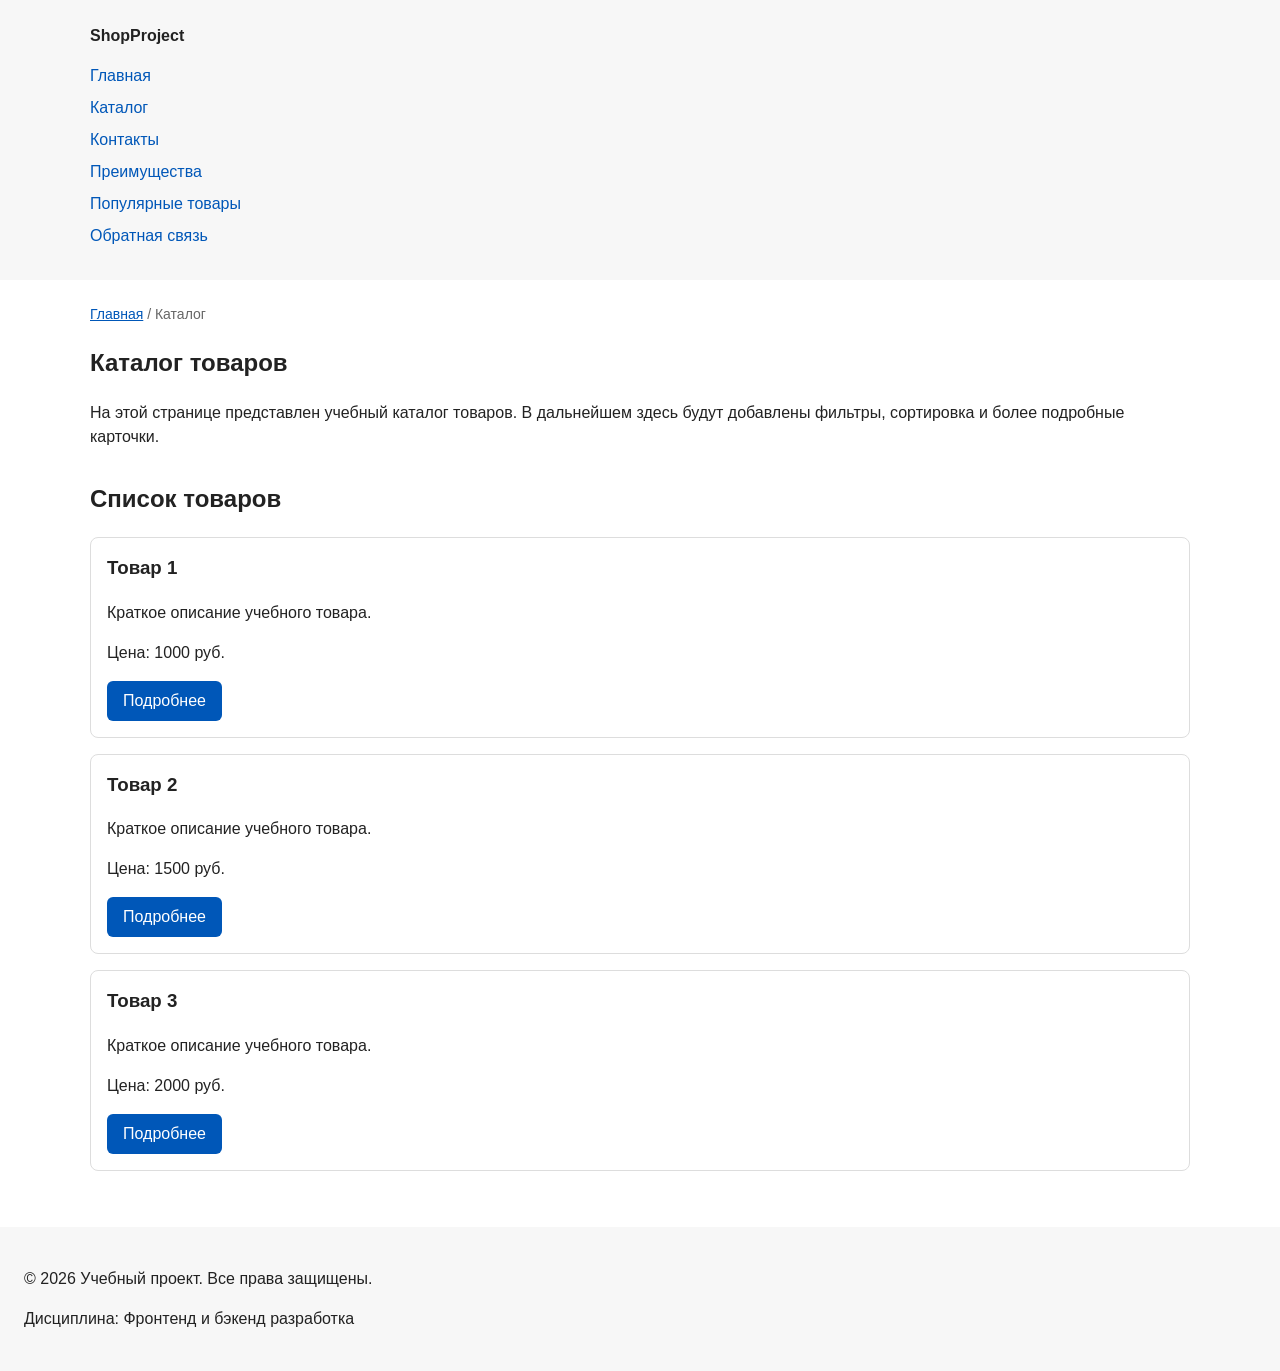
==== catalog.html @ f0110600 "feat: add multi-page structure navigation and anchors" ====
<!DOCTYPE html>
<html lang="ru">
<head>
  <meta charset="UTF-8">
  <meta name="viewport" content="width=device-width, initial-scale=1.0">
  <meta name="description" content="Каталог товаров учебного интернет-магазина.">
  <title>Каталог товаров — Учебный интернет-магазин</title>
  <link rel="stylesheet" href="css/style.css">
  <meta property="og:type" content="website">
  <meta property="og:title" content="Учебный интернет-магазин">
  <meta property="og:description" content="Учебный frontend-проект интернет-магазина.">
  <meta property="og:image" content="https://Flash-Anaks.github.io/kr1-html-css-shop/images/preview.jpg">
</head>
<body>
  <header>
    <div class="site-header">
      <a class="site-logo" href="index.html">ShopProject</a>

      <nav class="site-nav" aria-label="Основная навигация">
        <ul class="site-nav__list">
          <li><a href="index.html">Главная</a></li>
          <li><a href="catalog.html">Каталог</a></li>
          <li><a href="contacts.html">Контакты</a></li>
          <li><a href="index.html#advantages">Преимущества</a></li>
          <li><a href="index.html#popular">Популярные товары</a></li>
          <li><a href="index.html#contacts">Обратная связь</a></li>
        </ul>
      </nav>
    </div>
  </header>

  <main>
    <nav class="breadcrumbs" aria-label="Хлебные крошки">
      <a href="index.html">Главная</a>
      <span>Каталог</span>
    </nav>

    <section class="section">
      <h1>Каталог товаров</h1>
      <p>
        На этой странице представлен учебный каталог товаров.
        В дальнейшем здесь будут добавлены фильтры, сортировка и более
        подробные карточки.
      </p>
    </section>

    <section class="section">
      <h2>Список товаров</h2>

      <article class="product-card">
        <h3>Товар 1</h3>
        <p>Краткое описание учебного товара.</p>
        <p>Цена: 1000 руб.</p>
        <a class="button" href="index.html#popular">Подробнее</a>
      </article>

      <article class="product-card">
        <h3>Товар 2</h3>
        <p>Краткое описание учебного товара.</p>
        <p>Цена: 1500 руб.</p>
        <a class="button" href="index.html#popular">Подробнее</a>
      </article>

      <article class="product-card">
        <h3>Товар 3</h3>
        <p>Краткое описание учебного товара.</p>
        <p>Цена: 2000 руб.</p>
        <a class="button" href="index.html#popular">Подробнее</a>
      </article>
    </section>
  </main>

  <footer>
    <p>&copy; 2026 Учебный проект. Все права защищены.</p>
    <p>Дисциплина: Фронтенд и бэкенд разработка</p>
  </footer>
</body>
</html>
---- css/style.css ----
/* ===============================
   1. Переменные проекта
   =============================== */

:root {
  /* Основные цвета проекта */
  --color-bg: #ffffff;
  --color-text: #222222;
  --color-muted: #666666;
  --color-primary: #0057b8;
  --color-primary-dark: #003f86;
  --color-border: #dddddd;
  --color-surface: #f7f7f7;
  --color-surface-accent: #eef5ff;
  --color-danger: #b00020;
  --color-success: #168a2f;
  --color-success-bg: #eefaf0;
  --color-white: #ffffff;

  /* Отступы */
  --space-xs: 4px;
  --space-sm: 8px;
  --space-md: 16px;
  --space-lg: 24px;
  --space-xl: 32px;

  /* Скругления */
  --radius-sm: 6px;
  --radius-md: 8px;
  --radius-lg: 12px;

  /* Размеры */
  --container-width: 1100px;
}

/* ===============================
   2. Базовые стили
   =============================== */

html {
  scroll-behavior: smooth;
}

/* 
  Универсальное правило для всех элементов.
  border-box делает расчёт размеров более понятным:
  width включает content, padding и border.
*/
* {
  box-sizing: border-box;
}

/*
  Убираем стандартный внешний отступ браузера у body.
  Без этого вокруг страницы может появиться белая рамка.
*/
body {
  margin: 0;
  font-family: Arial, sans-serif;
  line-height: 1.5;
  color: var(--color-text);
  background-color: var(--color-bg);
}

/*
  Задаём внутренние отступы для основных областей страницы.
  Это делает содержимое визуально отделённым от краёв окна браузера.
*/
header,
main,
footer {
  padding: var(--space-lg);
}

/*
  Оформляем шапку страницы.
  Пока используется простой светло-серый фон.
*/
header {
  background-color: var(--color-surface);
}

/*
  Оформляем подвал страницы тем же фоном,
  чтобы визуально отделить его от основного содержимого.
*/
footer {
  background-color: var(--color-surface);
}

/*
  Ограничиваем ширину содержимого шапки,
  чтобы оно не растягивалось слишком сильно на широких экранах.
*/
.site-header {
  max-width: 1100px;
  margin: 0 auto;
}

/*
  Оформляем текстовый логотип.
*/
.site-logo {
  font-weight: bold;
  text-decoration: none;
  color: #222222;
}

/*
  Убираем стандартные отступы и маркеры списка навигации.
*/
.site-nav__list {
  padding: 0;
  margin: 16px 0 0;
  list-style: none;
}

/*
  Добавляем расстояние между пунктами меню.
*/
.site-nav__list li {
  margin-bottom: 8px;
}

/*
  Оформляем ссылки меню.
*/
.site-nav__list a {
  color: #0057b8;
  text-decoration: none;
}

/*
  При наведении мыши подчёркиваем ссылку.
  Подробно состояния интерфейса будут рассмотрены в практической работе 1.7.
*/
.site-nav__list a:hover {
  text-decoration: underline;
}

:target {
  outline: 2px dashed var(--color-primary);
  outline-offset: 4px;
}

/* ===============================
   3. Общие элементы интерфейса
   =============================== */

a {
  color: var(--color-primary);
}

/* a:hover {
  color: var(--color-primary-dark);
} */

a:focus-visible {
  outline: 2px solid var(--color-primary);
  outline-offset: 3px;
}

/*
  Пока это обычная ссылка, но визуально она оформляется как кнопка.
*/
.button {
  display: inline-block;
  padding: var(--space-sm) var(--space-md);
  color: var(--color-white);
  background-color: var(--color-primary);
  text-decoration: none;
  border: none;
  border-radius: var(--radius-sm);
  cursor: pointer;
}


/*
  Простое состояние наведения для кнопки.
*/
.button:hover {
  background-color: var(--color-primary-dark);
}

.button:focus-visible {
  outline: 2px solid var(--color-primary);
  outline-offset: 3px;
}

.button:disabled {
  opacity: 0.6;
  cursor: not-allowed;
}

/* ===============================
   4. Компоненты страницы
   =============================== */

/*
  Hero-блок — первый крупный блок страницы.
  Он визуально отделяется от остальных разделов фоном и отступами.
*/
.hero {
  max-width: var(--container-width);
  margin: 0 auto var(--space-xl);
  padding: var(--space-xl) var(--space-lg);
  background-color: var(--color-surface-accent);
  border-radius: var(--radius-lg);
}

/*
  Общий класс для разделов страницы.
*/
.section {
  max-width: var(--container-width);
  margin: 0 auto var(--space-xl);
}

/*
  Убираем лишний верхний отступ у заголовков разделов.
*/
.section h2 {
  margin-top: 0;
}

/*
  Карточка товара — самостоятельный блок.
  На следующих занятиях карточки будут доработаны и выстроены в сетку.
*/
.product-card {
  margin-bottom: var(--space-md);
  padding: var(--space-md);
  border: 1px solid var(--color-border);
  border-radius: var(--radius-md);
  background-color: var(--color-bg);
}

.product-card:hover {
  border-color: var(--color-primary);
}

/*
  Убираем лишний верхний отступ у заголовка карточки.
*/
.product-card h3 {
  margin-top: 0;
}

/*
  Дополнительный информационный блок.
*/
.aside-info {
  max-width: var(--container-width);
  margin: 0 auto var(--space-xl);
  padding: var(--space-md);
  border-left: 4px solid var(--color-primary);
  background-color: var(--color-surface);
}

.breadcrumbs {
  max-width: var(--container-width);
  margin: 0 auto var(--space-md);
  font-size: 14px;
  color: var(--color-muted);
}

.breadcrumbs a {
  color: var(--color-primary);
}

.breadcrumbs span::before {
  content: " / ";
  color: var(--color-muted);
}


/* ===============================
   5. Форма и модальное окно
   =============================== */

/*
  Модальное окно.
  Элемент dialog сам умеет открываться поверх страницы.
*/
.order-dialog {
  width: min(100% - 32px, 560px);
  padding: var(--space-lg);
  border: none;
  border-radius: var(--radius-lg);
}

/*
  Затемнение фона за модальным окном.
*/
.order-dialog {
  width: min(100% - 32px, 560px);
  padding: var(--space-lg);
  border: none;
  border-radius: var(--radius-lg);
}

/*
  Поле формы.
  Каждый блок получает нижний отступ.
*/
.form-field {
  margin-bottom: var(--space-md);
}

/*
  Подпись поля.
*/
.form-field label {
  display: block;
  margin-bottom: var(--space-xs);
}

/*
  Основные поля формы.
*/
.form-field input,
.form-field select,
.form-field textarea {
  width: 100%;
  padding: 10px 12px;
  border: 1px solid var(--color-border);
  border-radius: var(--radius-sm);
  font: inherit;
}

/*
  Checkbox не должен занимать всю ширину.
*/
.form-field input[type="checkbox"] {
  width: auto;
}

/*
  Подсказка под полем телефона.
*/
.form-field small {
  display: block;
  margin-top: var(--space-xs);
  color: var(--color-muted);
}

.form-field input:hover,
.form-field select:hover,
.form-field textarea:hover {
  border-color: var(--color-primary);
}

/*
  Видимый фокус для клавиатурной навигации.
*/
.form-field input:focus-visible,
.form-field select:focus-visible,
.form-field textarea:focus-visible,
.form-actions button:focus-visible {
  outline: 2px solid var(--color-primary);
  outline-offset: 3px;
}

/*
  Подсветка ошибочных полей.
  Атрибут aria-invalid будет добавляться через JavaScript.
*/
[aria-invalid="true"] {
  border-color: var(--color-danger);
}

/*
  Кнопки формы.
*/
.form-actions {
  display: flex;
  gap: 12px;
  margin-top: 20px;
}

/*
  Сообщение об успешной отправке.
*/
.success-message {
  max-width: var(--container-width);
  margin: var(--space-lg) auto;
  padding: var(--space-md);
  border-left: 4px solid var(--color-success);
  background-color: var(--color-success-bg);
}
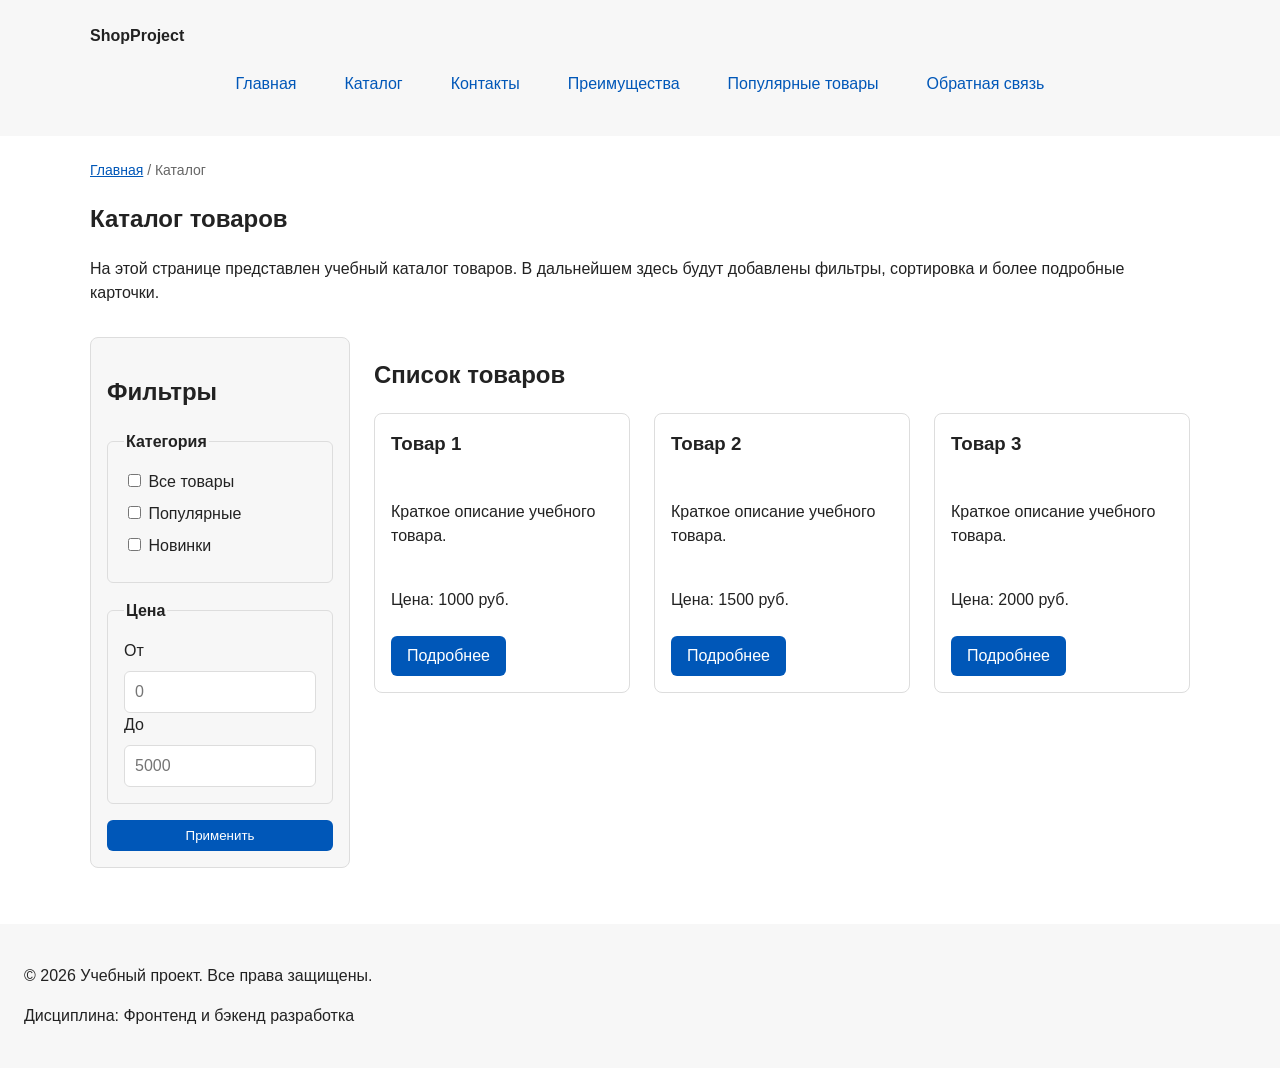
==== commit f3b48505: "feat: add flex navigation and grid catalog layout" ====
--- a/catalog.html
+++ b/catalog.html
@@ -44,29 +44,70 @@
       </p>
     </section>
 
-    <section class="section">
-      <h2>Список товаров</h2>
+    <section class="catalog-layout">
+      <aside class="catalog-filters">
+        <h2>Фильтры</h2>
 
-      <article class="product-card">
-        <h3>Товар 1</h3>
-        <p>Краткое описание учебного товара.</p>
-        <p>Цена: 1000 руб.</p>
-        <a class="button" href="index.html#popular">Подробнее</a>
-      </article>
+        <form class="filters-form" action="#" method="get">
+          <fieldset>
+            <legend>Категория</legend>
 
-      <article class="product-card">
-        <h3>Товар 2</h3>
-        <p>Краткое описание учебного товара.</p>
-        <p>Цена: 1500 руб.</p>
-        <a class="button" href="index.html#popular">Подробнее</a>
-      </article>
+            <label>
+              <input type="checkbox" name="category" value="all">
+              Все товары
+            </label>
 
-      <article class="product-card">
-        <h3>Товар 3</h3>
-        <p>Краткое описание учебного товара.</p>
-        <p>Цена: 2000 руб.</p>
-        <a class="button" href="index.html#popular">Подробнее</a>
-      </article>
+            <label>
+              <input type="checkbox" name="category" value="popular">
+              Популярные
+            </label>
+
+            <label>
+              <input type="checkbox" name="category" value="new">
+              Новинки
+            </label>
+          </fieldset>
+
+          <fieldset>
+            <legend>Цена</legend>
+
+            <label for="price-from">От</label>
+            <input id="price-from" name="price-from" type="number" min="0" placeholder="0">
+
+            <label for="price-to">До</label>
+            <input id="price-to" name="price-to" type="number" min="0" placeholder="5000">
+          </fieldset>
+
+          <button class="button" type="submit">Применить</button>
+        </form>
+      </aside>
+
+      <section class="catalog-products">
+        <h2>Список товаров</h2>
+
+        <div class="products-grid">
+          <article class="product-card">
+            <h3>Товар 1</h3>
+            <p>Краткое описание учебного товара.</p>
+            <p>Цена: 1000 руб.</p>
+            <a class="button" href="index.html#popular">Подробнее</a>
+          </article>
+
+          <article class="product-card">
+            <h3>Товар 2</h3>
+            <p>Краткое описание учебного товара.</p>
+            <p>Цена: 1500 руб.</p>
+            <a class="button" href="index.html#popular">Подробнее</a>
+          </article>
+
+          <article class="product-card">
+            <h3>Товар 3</h3>
+            <p>Краткое описание учебного товара.</p>
+            <p>Цена: 2000 руб.</p>
+            <a class="button" href="index.html#popular">Подробнее</a>
+          </article>
+        </div>
+      </section>
     </section>
   </main>
 
--- a/css/style.css
+++ b/css/style.css
@@ -110,8 +110,13 @@
   Убираем стандартные отступы и маркеры списка навигации.
 */
 .site-nav__list {
+  display: flex;
+  flex-wrap: wrap;
+  justify-content: center;
+  align-items: center;
+  gap: var(--space-md);
   padding: 0;
-  margin: 16px 0 0;
+  margin: var(--space-md) 0 0;
   list-style: none;
 }
 
@@ -126,8 +131,11 @@
   Оформляем ссылки меню.
 */
 .site-nav__list a {
-  color: #0057b8;
+  display: inline-block;
+  padding: var(--space-sm) var(--space-md);
+  color: var(--color-primary);
   text-decoration: none;
+  border-radius: var(--radius-sm);
 }
 
 /*
@@ -135,7 +143,8 @@
   Подробно состояния интерфейса будут рассмотрены в практической работе 1.7.
 */
 .site-nav__list a:hover {
-  text-decoration: underline;
+  color: var(--color-white);
+  background-color: var(--color-primary);
 }
 
 :target {
@@ -223,16 +232,80 @@
   margin-top: 0;
 }
 
+.catalog-layout {
+  max-width: var(--container-width);
+  margin: 0 auto var(--space-xl);
+  display: grid;
+  grid-template-columns: 260px 1fr;
+  grid-template-areas: "filters products";
+  gap: var(--space-lg);
+}
+
+.catalog-filters {
+  grid-area: filters;
+  padding: var(--space-md);
+  border: 1px solid var(--color-border);
+  border-radius: var(--radius-md);
+  background-color: var(--color-surface);
+}
+
+.filters-form {
+  display: grid;
+  gap: var(--space-md);
+}
+
+.filters-form fieldset {
+  margin: 0;
+  padding: var(--space-md);
+  border: 1px solid var(--color-border);
+  border-radius: var(--radius-sm);
+}
+
+.filters-form legend {
+  font-weight: 700;
+}
+
+.filters-form label {
+  display: block;
+  margin-bottom: var(--space-sm);
+}
+
+.filters-form input[type="number"] {
+  width: 100%;
+  padding: 8px 10px;
+  border: 1px solid var(--color-border);
+  border-radius: var(--radius-sm);
+  font: inherit;
+}
+
+.catalog-products {
+  grid-area: products;
+}
+
+.products-grid {
+  display: grid;
+  grid-template-columns: repeat(3, 1fr);
+  gap: var(--space-lg);
+}
+
 /*
   Карточка товара — самостоятельный блок.
   На следующих занятиях карточки будут доработаны и выстроены в сетку.
 */
 .product-card {
-  margin-bottom: var(--space-md);
+  display: flex;
+  flex-direction: column;
+  gap: var(--space-sm);
+  margin-bottom: 0;
   padding: var(--space-md);
   border: 1px solid var(--color-border);
   border-radius: var(--radius-md);
   background-color: var(--color-bg);
+}
+
+.product-card .button {
+  margin-top: auto;
+  align-self: flex-start;
 }
 
 .product-card:hover {
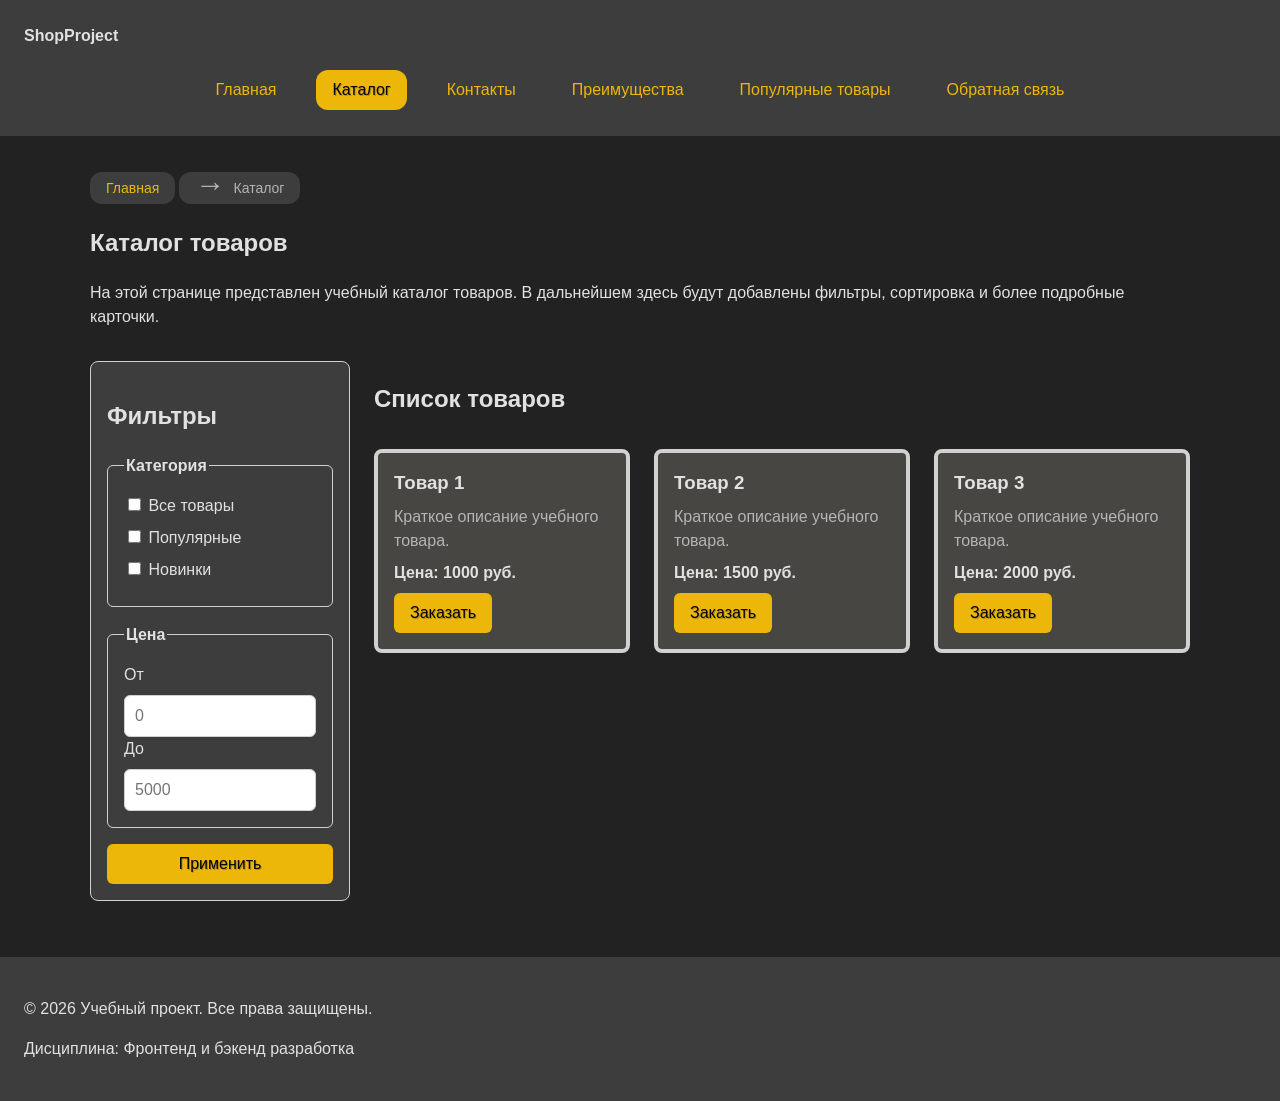
==== commit 1f1659a2: "Redesign style.css" ====
--- a/catalog.html
+++ b/catalog.html
@@ -6,24 +6,49 @@
   <meta name="description" content="Каталог товаров учебного интернет-магазина.">
   <title>Каталог товаров — Учебный интернет-магазин</title>
   <link rel="stylesheet" href="css/style.css">
+  <script src="js/main.js" defer></script>
   <meta property="og:type" content="website">
   <meta property="og:title" content="Учебный интернет-магазин">
   <meta property="og:description" content="Учебный frontend-проект интернет-магазина.">
-  <meta property="og:image" content="https://Flash-Anaks.github.io/kr1-html-css-shop/images/preview.jpg">
+  <meta property="og:image" content="https://Flash-Anaks.github.io/kr1-html-css-shop/images/preview.png">
 </head>
 <body>
   <header>
     <div class="site-header">
-      <a class="site-logo" href="index.html">ShopProject</a>
+      <a class="site-header__logo" href="index.html">ShopProject</a>
 
       <nav class="site-nav" aria-label="Основная навигация">
         <ul class="site-nav__list">
-          <li><a href="index.html">Главная</a></li>
-          <li><a href="catalog.html">Каталог</a></li>
-          <li><a href="contacts.html">Контакты</a></li>
-          <li><a href="index.html#advantages">Преимущества</a></li>
-          <li><a href="index.html#popular">Популярные товары</a></li>
-          <li><a href="index.html#contacts">Обратная связь</a></li>
+          <li class="site-nav__item">
+            <a class="site-nav__link"  href="index.html">
+              Главная
+            </a>
+          </li>
+          <li class="site-nav__item">
+            <a class="site-nav__link site-nav__link--active" href="catalog.html">
+              Каталог
+            </a>
+          </li>
+          <li class="site-nav__item">
+            <a class="site-nav__link" href="contacts.html">
+              Контакты
+            </a>
+          </li>
+          <li class="site-nav__item">
+            <a class="site-nav__link" href="index.html#advantages">
+              Преимущества
+            </a>
+          </li>
+          <li class="site-nav__item">
+            <a class="site-nav__link" href="index.html#popular">
+              Популярные товары
+            </a>
+          </li>
+          <li class="site-nav__item">
+            <a class="site-nav__link" href="index.html#contacts">
+              Обратная связь
+            </a>
+          </li>
         </ul>
       </nav>
     </div>
@@ -31,8 +56,8 @@
 
   <main>
     <nav class="breadcrumbs" aria-label="Хлебные крошки">
-      <a href="index.html">Главная</a>
-      <span>Каталог</span>
+      <a class="breadcrumbs__link" href="index.html">Главная</a>
+      <span class="breadcrumbs__current">Каталог</span>
     </nav>
 
     <section class="section">
@@ -86,25 +111,40 @@
         <h2>Список товаров</h2>
 
         <div class="products-grid">
+          <article class="product-card product-card">
+            <h3 class="product-card__title">Товар 1</h3>
+            <p class="product-card__description">Краткое описание учебного товара.</p>
+            <p class="product-card__price">Цена: 1000 руб.</p>
+            <button 
+              class="button product-card__button" 
+              type="button" 
+              data-product="Товар 1">
+              Заказать
+            </button>
+          </article>
+
           <article class="product-card">
-            <h3>Товар 1</h3>
-            <p>Краткое описание учебного товара.</p>
-            <p>Цена: 1000 руб.</p>
-            <a class="button" href="index.html#popular">Подробнее</a>
+            <h3 class="product-card__title">Товар 2</h3>
+            <p class="product-card__description">Краткое описание учебного товара.</p>
+            <p class="product-card__price">Цена: 1500 руб.</p>
+            <button 
+              class="button product-card__button" 
+              type="button" 
+              data-product="Товар 1">
+              Заказать
+            </button>
           </article>
 
           <article class="product-card">
-            <h3>Товар 2</h3>
-            <p>Краткое описание учебного товара.</p>
-            <p>Цена: 1500 руб.</p>
-            <a class="button" href="index.html#popular">Подробнее</a>
-          </article>
-
-          <article class="product-card">
-            <h3>Товар 3</h3>
-            <p>Краткое описание учебного товара.</p>
-            <p>Цена: 2000 руб.</p>
-            <a class="button" href="index.html#popular">Подробнее</a>
+            <h3 class="product-card__title">Товар 3</h3>
+            <p class="product-card__description">Краткое описание учебного товара.</p>
+            <p class="product-card__price">Цена: 2000 руб.</p>
+            <button 
+              class="button product-card__button" 
+              type="button" 
+              data-product="Товар 1">
+              Заказать
+            </button>
           </article>
         </div>
       </section>
@@ -115,5 +155,112 @@
     <p>&copy; 2026 Учебный проект. Все права защищены.</p>
     <p>Дисциплина: Фронтенд и бэкенд разработка</p>
   </footer>
+  <dialog class="order-dialog" id="order-dialog" aria-labelledby="order-dialog-title">
+    <h2 class="order-dialog__title" id="order-dialog-title">Оформление заявки</h2>
+
+    <form class="order-form" id="order-form" action="#" method="post" novalidate>
+
+      <div class="order-form__field">
+        <label class="order-form__label" for="order-name">Имя</label>
+        <input
+          class="order-form__input"
+          id="order-name"
+          name="name"
+          type="text"
+          placeholder="Введите ваше имя"
+          minlength="2"
+          autocomplete="given-name"
+          required
+        >
+      </div>
+
+      <div class="order-form__field">
+        <label class="order-form__label" for="order-email">E-mail</label>
+        <input
+          class="order-form__input"
+          id="order-email"
+          name="email"
+          type="email"
+          placeholder="example@mail.ru"
+          autocomplete="email"
+          required
+        >
+      </div>
+
+      <div class="order-form__field">
+        <label class="order-form__label" for="order-phone">Телефон</label>
+        <input
+          class="order-form__input"
+          id="order-phone"
+          name="phone"
+          type="tel"
+          inputmode="tel"
+          placeholder="+7 (900) 000-00-00"
+          pattern="^\+7 \(\d{3}\) \d{3}-\d{2}-\d{2}$"
+          required
+        >
+        <small>Формат: +7 (900) 000-00-00</small>
+      </div>
+
+      <div class="order-form__field">
+        <label class="order-form__label" for="order-date">Дата связи</label>
+        <input
+          class="order-form__input"
+          id="order-date"
+          name="date"
+          type="date"
+        >
+      </div>
+
+      <div class="order-form__field">
+        <label class="order-form__label" for="order-topic">Тема заявки</label>
+        <select class="order-form__select" id="order-topic" name="topic" required>
+          <option value="">Выберите тему</option>
+          <option value="product">Заказ товара</option>
+          <option value="consultation">Консультация</option>
+          <option value="delivery">Доставка</option>
+        </select>
+      </div>
+
+      <div class="order-form__field">
+        <label class="order-form__label" for="order-comment">
+          Комментарий
+        </label>
+        <textarea
+          class="order-form__textarea"
+          id="order-comment"
+          name="comment"
+          rows="4"
+          placeholder="Укажите дополнительную информацию"
+        ></textarea>
+      </div>
+
+      <div class="order-form__field order-form__field--checkbox">
+        <label class="order-form__checkbox-label">
+          <input
+            class="order-form__checkbox"
+            id="order-agreement"
+            name="agreement"
+            type="checkbox"
+            required
+          >
+          Я согласен на обработку данных
+        </label>
+      </div>
+
+      <div class="order-form__actions">
+        <button class="button button--secondary" type="button" id="close-order-dialog">
+          Закрыть
+        </button>
+        <button class="button button--primary" type="submit">
+          Отправить заявку
+        </button>
+      </div>
+    </form>
+  </dialog>
+
+  <p class="success-message" id="success-message" hidden>
+    Форма успешно отправлена!
+  </p>
 </body>
 </html>
--- a/css/style.css
+++ b/css/style.css
@@ -4,14 +4,15 @@
 
 :root {
   /* Основные цвета проекта */
-  --color-bg: #ffffff;
-  --color-text: #222222;
-  --color-muted: #666666;
-  --color-primary: #0057b8;
-  --color-primary-dark: #003f86;
-  --color-border: #dddddd;
-  --color-surface: #f7f7f7;
-  --color-surface-accent: #eef5ff;
+  --color-bg: #222222;
+  --color-text: #e1e1e1;
+  --color-text-active: #000000;
+  --color-muted: #b6b4b4;
+  --color-primary: #ecb708;
+  --color-primary-dark: #b4891c;
+  --color-border: #d1d1d1;
+  --color-surface: #3e3d3d;
+  --color-surface-accent: #484642;
   --color-danger: #b00020;
   --color-success: #168a2f;
   --color-success-bg: #eefaf0;
@@ -88,22 +89,34 @@
   background-color: var(--color-surface);
 }
 
+li {
+  width: fit-content;
+  background-color: var(--color-surface);
+  padding: 2px 4px;
+  margin-top: 4px;
+  border-radius: var(--radius-md);
+}
 /*
   Ограничиваем ширину содержимого шапки,
   чтобы оно не растягивалось слишком сильно на широких экранах.
 */
 .site-header {
-  max-width: 1100px;
+  background-color: var(--color-surface);
+}
+
+.site-header__inner {
+  max-width: var(--container-width);
   margin: 0 auto;
+  padding: var(--space-lg);
 }
 
 /*
   Оформляем текстовый логотип.
 */
-.site-logo {
-  font-weight: bold;
+.site-header__logo {
+  font-weight: 700;
+  color: var(--color-text);
   text-decoration: none;
-  color: #222222;
 }
 
 /*
@@ -123,32 +136,34 @@
 /*
   Добавляем расстояние между пунктами меню.
 */
-.site-nav__list li {
-  margin-bottom: 8px;
-}
-
-/*
-  Оформляем ссылки меню.
-*/
-.site-nav__list a {
+.site-nav__link {
   display: inline-block;
   padding: var(--space-sm) var(--space-md);
   color: var(--color-primary);
   text-decoration: none;
-  border-radius: var(--radius-sm);
-}
-
-/*
-  При наведении мыши подчёркиваем ссылку.
-  Подробно состояния интерфейса будут рассмотрены в практической работе 1.7.
-*/
-.site-nav__list a:hover {
-  color: var(--color-white);
+  border-radius: var(--radius-lg);
+}
+
+.site-nav__link:hover {
+  color: var(--color-text-active);
+  text-shadow: 1px 1px 0 var(--color-primary-dark);
   background-color: var(--color-primary);
 }
 
+.site-nav__link:focus-visible {
+  outline: 2px solid var(--color-primary);
+  text-shadow: 1px 1px 0 var(--color-primary-dark);
+  outline-offset: 3px;
+}
+
+.site-nav__link--active {
+  color: var(--color-text-active);
+  text-shadow: 1px 1px 0 var(--color-primary-dark);
+  background-color: var(--color-primary);
+}
+
 :target {
-  outline: 2px dashed var(--color-primary);
+  outline: 5px dotted var(--color-primary);
   outline-offset: 4px;
 }
 
@@ -175,14 +190,14 @@
 .button {
   display: inline-block;
   padding: var(--space-sm) var(--space-md);
-  color: var(--color-white);
+  color: var(--color-text-active);
   background-color: var(--color-primary);
   text-decoration: none;
   border: none;
   border-radius: var(--radius-sm);
   cursor: pointer;
-}
-
+  text-shadow: 1px 1px 0 var(--color-primary-dark);
+}
 
 /*
   Простое состояние наведения для кнопки.
@@ -293,23 +308,47 @@
   На следующих занятиях карточки будут доработаны и выстроены в сетку.
 */
 .product-card {
+  margin-top: 12px;
   display: flex;
   flex-direction: column;
   gap: var(--space-sm);
   margin-bottom: 0;
   padding: var(--space-md);
-  border: 1px solid var(--color-border);
+  border: 4px solid var(--color-border);
   border-radius: var(--radius-md);
-  background-color: var(--color-bg);
-}
-
-.product-card .button {
+  background-color: var(--color-surface-accent);
+}
+
+.product-card:hover {
+  border-color: var(--color-primary);
+}
+
+.product-card--discount {
+  border-color: var(--color-danger);
+}
+
+.product-card__title {
+  margin: 0;
+  color: var(--color-text);
+}
+
+.product-card__description {
+  margin: 0;
+  color: var(--color-muted);
+}
+
+.product-card__price {
+  margin: 0;
+  font-weight: 700;
+}
+
+.product-card--discount .product-card__price {
+  color: var(--color-danger);
+}
+
+.product-card__button {
   margin-top: auto;
   align-self: flex-start;
-}
-
-.product-card:hover {
-  border-color: var(--color-primary);
 }
 
 /*
@@ -337,15 +376,27 @@
   color: var(--color-muted);
 }
 
-.breadcrumbs a {
+.breadcrumbs__link {
   color: var(--color-primary);
-}
-
-.breadcrumbs span::before {
-  content: " / ";
+  background-color: var(--color-surface);
+  text-decoration: none;
+  border-radius: var(--radius-lg);
+  padding: var(--space-sm) var(--space-md);
+}
+
+.breadcrumbs__current{
+  background-color: var(--color-surface);
+  border-radius: var(--radius-lg);
+  padding: var(--space-sm) var(--space-md);
+}
+
+.breadcrumbs__current::before {
+  content: " → ";
+  position: relative;
+  top: 2px;
+  font-size: 30px;
   color: var(--color-muted);
 }
-
 
 /* ===============================
    5. Форма и модальное окно
@@ -356,6 +407,8 @@
   Элемент dialog сам умеет открываться поверх страницы.
 */
 .order-dialog {
+  color: var(--color-text);
+  background-color: var(--color-surface-accent);
   width: min(100% - 32px, 560px);
   padding: var(--space-lg);
   border: none;
@@ -365,25 +418,26 @@
 /*
   Затемнение фона за модальным окном.
 */
-.order-dialog {
-  width: min(100% - 32px, 560px);
-  padding: var(--space-lg);
-  border: none;
-  border-radius: var(--radius-lg);
+.order-dialog::backdrop {
+  background-color: rgba(0, 0, 0, 0.5);
+}
+
+.order-dialog__title {
+  margin-top: 0;
 }
 
 /*
   Поле формы.
   Каждый блок получает нижний отступ.
 */
-.form-field {
+.order-form__field {
   margin-bottom: var(--space-md);
 }
 
 /*
   Подпись поля.
 */
-.form-field label {
+.order-form__label {
   display: block;
   margin-bottom: var(--space-xs);
 }
@@ -391,9 +445,9 @@
 /*
   Основные поля формы.
 */
-.form-field input,
-.form-field select,
-.form-field textarea {
+.order-form__input,
+.order-form__select,
+.order-form__textarea {
   width: 100%;
   padding: 10px 12px;
   border: 1px solid var(--color-border);
@@ -404,32 +458,33 @@
 /*
   Checkbox не должен занимать всю ширину.
 */
-.form-field input[type="checkbox"] {
+.order-form__checkbox {
   width: auto;
 }
 
 /*
   Подсказка под полем телефона.
 */
-.form-field small {
+.order-form__hint {
   display: block;
   margin-top: var(--space-xs);
   color: var(--color-muted);
 }
 
-.form-field input:hover,
-.form-field select:hover,
-.form-field textarea:hover {
+.order-for__input:hover,
+.order-form__select:hover,
+.order-form__textarea:hover {
   border-color: var(--color-primary);
 }
 
 /*
   Видимый фокус для клавиатурной навигации.
 */
-.form-field input:focus-visible,
-.form-field select:focus-visible,
-.form-field textarea:focus-visible,
-.form-actions button:focus-visible {
+.order-form__input:focus-visible,
+.order-form__select:focus-visible,
+.order-form__textarea:focus-visible,
+.order-form__checkbox:focus-visible,
+.form-actions__button:focus-visible {
   outline: 2px solid var(--color-primary);
   outline-offset: 3px;
 }
@@ -447,8 +502,49 @@
 */
 .form-actions {
   display: flex;
-  gap: 12px;
-  margin-top: 20px;
+  gap: var(--space-md);
+  margin-top: var(--space-lg);
+}
+
+.button {
+  display: inline-block;
+  padding: var(--space-sm) var(--space-md);
+  border: none;
+  border-radius: var(--radius-sm);
+  font: inherit;
+  text-decoration: none;
+  cursor: pointer;
+}
+
+.button--primary {
+  color: var(--color-text-active);
+  background-color: var(--color-primary);
+}
+
+.button--primary:hover {
+  background-color: var(--color-primary-dark);
+}
+
+.button--secondary {
+  color: var(--color-primary);
+  background-color: transparent;
+  border: 1px solid var(--color-primary);
+}
+
+.button--secondary:hover {
+  color: var(--color-white);
+  background-color: var(--color-primary);
+}
+
+.button:focus-visible {
+  outline: 2px solid var(--color-primary);
+  outline-offset: 3px;
+}
+
+.button:disabled,
+.button--disabled {
+  opacity: 0.6;
+  cursor: not-allowed;
 }
 
 /*
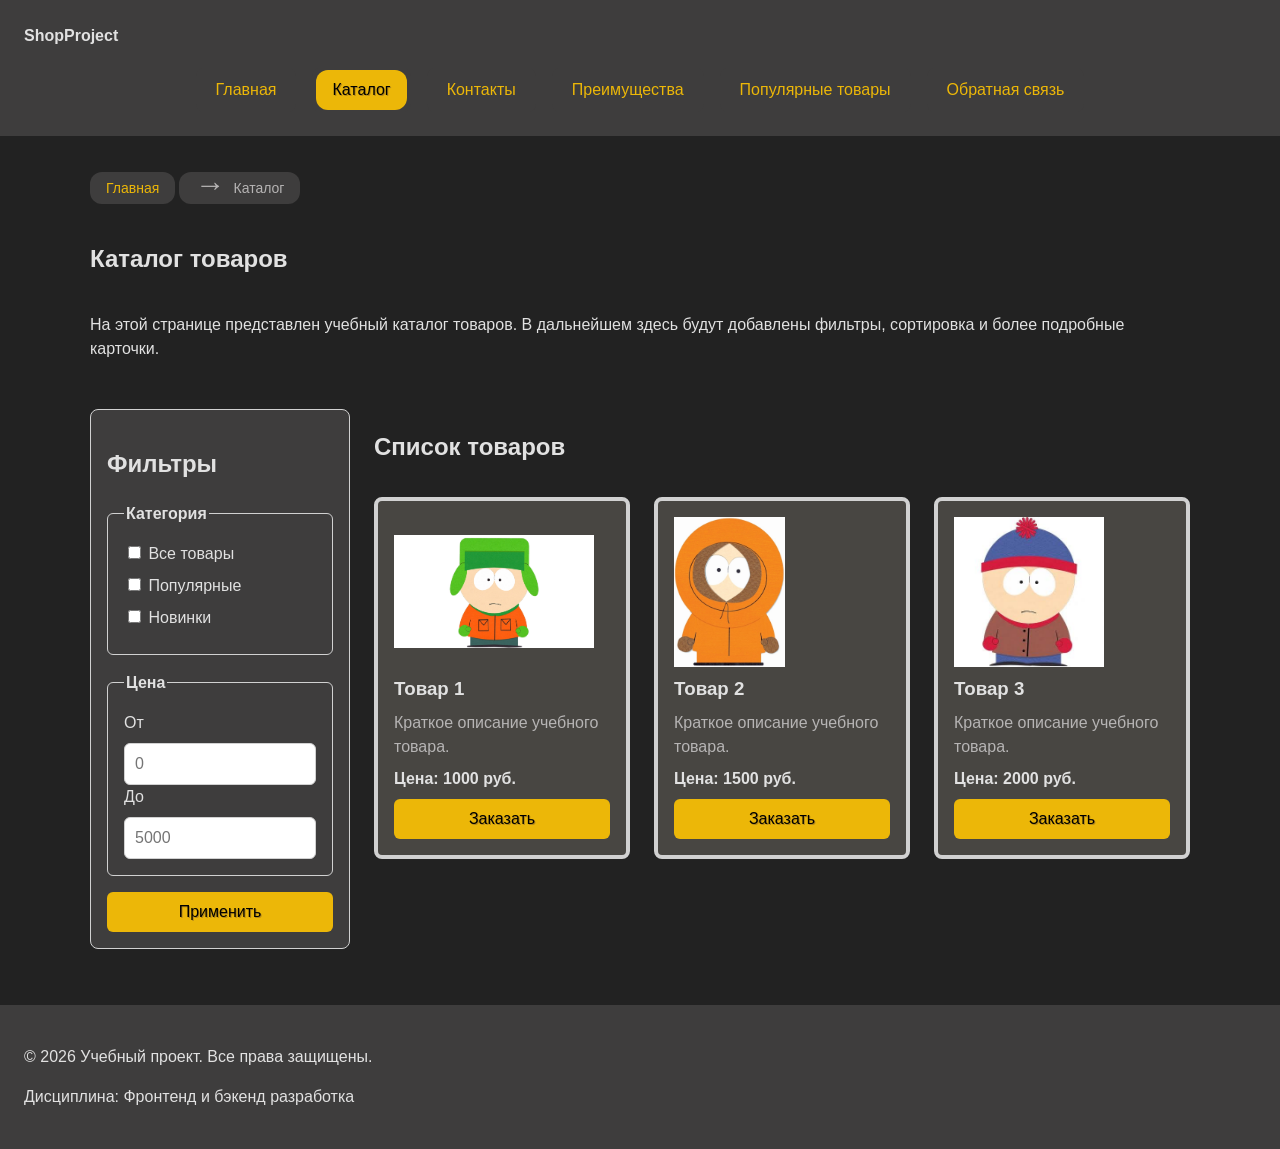
==== commit d70cf3d9: "fix: prepare HTML CSS project for submission" ====
--- a/catalog.html
+++ b/catalog.html
@@ -112,6 +112,7 @@
 
         <div class="products-grid">
           <article class="product-card product-card">
+            <div class="product-card__image-container"><img class="product-card__image" src="images/377adab44aed2e738bd4cde7fe57b68b87d6267f4cfb_16_9.webp" loading="lazy"></div>
             <h3 class="product-card__title">Товар 1</h3>
             <p class="product-card__description">Краткое описание учебного товара.</p>
             <p class="product-card__price">Цена: 1000 руб.</p>
@@ -124,6 +125,7 @@
           </article>
 
           <article class="product-card">
+            <div class="product-card__image-container"><img class="product-card__image" src="images/9360_big.jpg" loading="lazy"></div>
             <h3 class="product-card__title">Товар 2</h3>
             <p class="product-card__description">Краткое описание учебного товара.</p>
             <p class="product-card__price">Цена: 1500 руб.</p>
@@ -136,6 +138,7 @@
           </article>
 
           <article class="product-card">
+            <div class="product-card__image-container"><img class="product-card__image" src="images/images.jpg" loading="lazy"></div>
             <h3 class="product-card__title">Товар 3</h3>
             <p class="product-card__description">Краткое описание учебного товара.</p>
             <p class="product-card__price">Цена: 2000 руб.</p>
--- a/css/style.css
+++ b/css/style.css
@@ -79,8 +79,17 @@
 */
 header {
   background-color: var(--color-surface);
-}
-
+  position: sticky;
+  top: 0;
+  z-index: 10;
+}
+
+img {
+  max-width: 200px;
+  height: 100%;
+  object-fit: contain;
+
+}
 /*
   Оформляем подвал страницы тем же фоном,
   чтобы визуально отделить его от основного содержимого.
@@ -236,6 +245,7 @@
   Общий класс для разделов страницы.
 */
 .section {
+  display: grid;
   max-width: var(--container-width);
   margin: 0 auto var(--space-xl);
 }
@@ -303,13 +313,18 @@
   gap: var(--space-lg);
 }
 
+.products-card__0 {
+  display: grid;
+  grid-template-columns: repeat(3, 1fr);
+  gap: var(--space-lg);
+}
 /*
   Карточка товара — самостоятельный блок.
   На следующих занятиях карточки будут доработаны и выстроены в сетку.
 */
 .product-card {
   margin-top: 12px;
-  display: flex;
+  display: grid;
   flex-direction: column;
   gap: var(--space-sm);
   margin-bottom: 0;
@@ -351,6 +366,12 @@
   align-self: flex-start;
 }
 
+.product-card__image-container {
+  display: block;
+  width: 200px;
+  color: var(--color-border);
+  height: 150px;
+}
 /*
   Убираем лишний верхний отступ у заголовка карточки.
 */
@@ -396,6 +417,7 @@
   top: 2px;
   font-size: 30px;
   color: var(--color-muted);
+  z-index: 0;
 }
 
 /* ===============================
